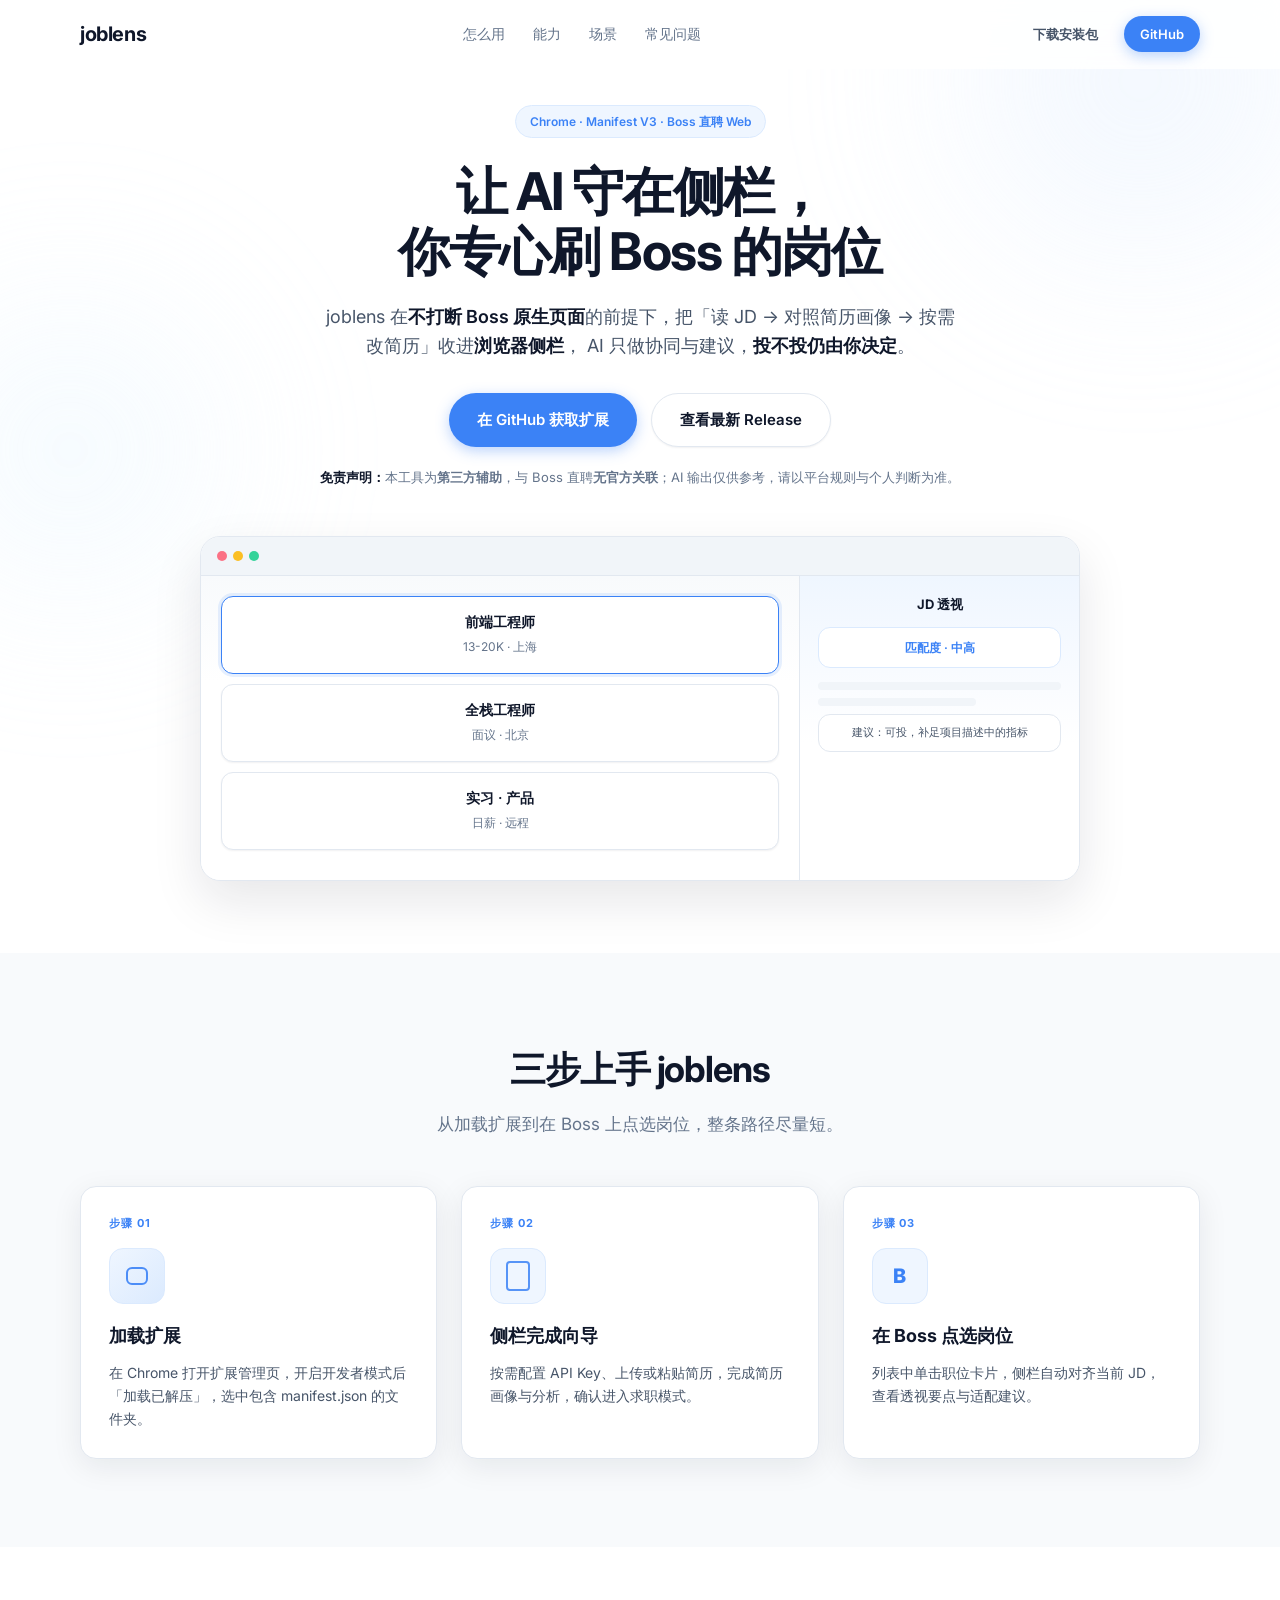
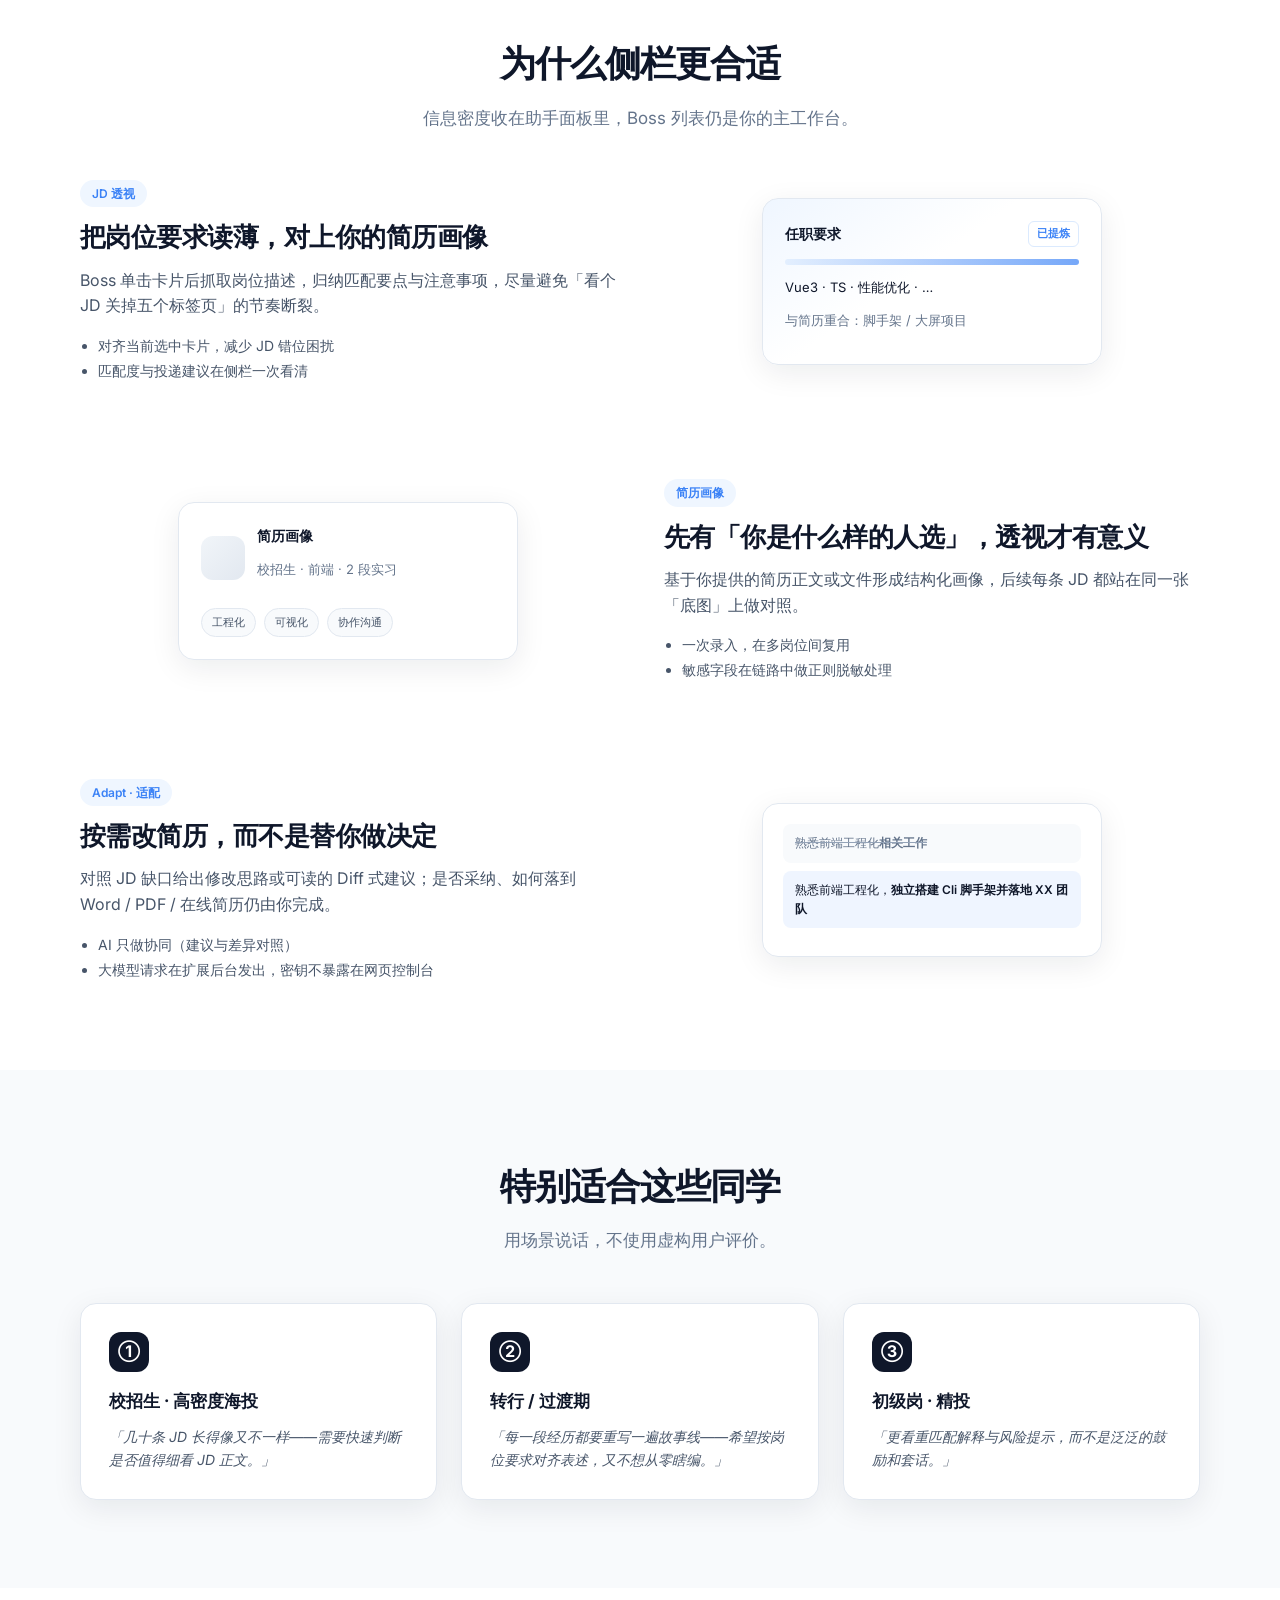
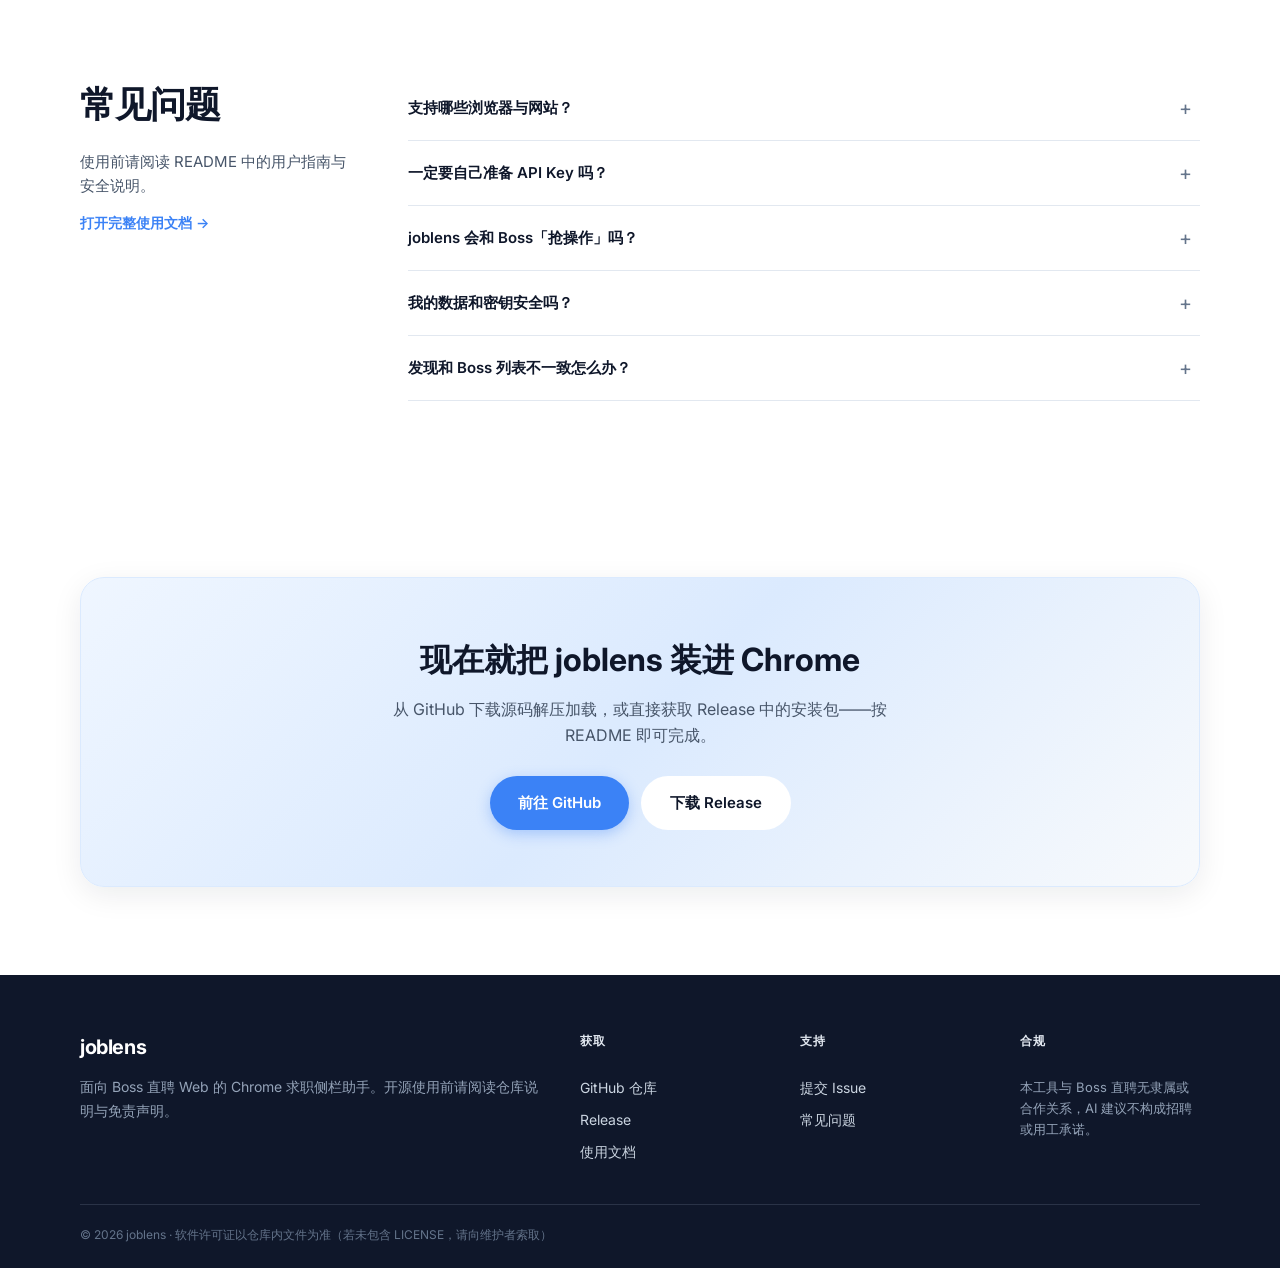
==== demos/joblens/index.html @ 072b1ed1 "同域名 demos：美团/joblens 静态包、国内部署指南与 iframe 兜底 Co-authored-by: Cursor <cursoragent@cursor.com>" ====
<!DOCTYPE html>
<html lang="zh-CN">
<head>
  <meta charset="UTF-8" />
  <meta name="viewport" content="width=device-width, initial-scale=1" />
  <title>joblens — Boss 直聘上的 AI 求职侧栏助手</title>
  <meta name="description" content="joblens 是面向 Boss 直聘网页端的 Chrome 扩展，在浏览器侧栏提供 JD 透视、简历画像与简历适配建议，助你连续完成求职决策。" />
  <!-- 若非此仓库地址，请全局替换 BASE_REPO -->
  <!-- BASE_REPO=https://github.com/CC3441190-ux/joblens -->
  <link rel="preconnect" href="https://fonts.googleapis.com" />
  <link rel="preconnect" href="https://fonts.gstatic.com" crossorigin />
  <link href="https://fonts.googleapis.com/css2?family=Inter:wght@400;500;600;700&display=swap" rel="stylesheet" />
  <link rel="stylesheet" href="styles.css" />
</head>
<body>
  <div class="hero-blob hero-blob--1" aria-hidden="true"></div>
  <div class="hero-blob hero-blob--2" aria-hidden="true"></div>

  <header class="site-header">
    <div class="container header-inner">
      <a class="logo" href="#top">joblens</a>
      <nav class="nav" aria-label="主导航">
        <a href="#how">怎么用</a>
        <a href="#features">能力</a>
        <a href="#scenes">场景</a>
        <a href="#faq">常见问题</a>
      </nav>
      <div class="header-cta">
        <!-- 直连附件：…/releases/latest/download/<文件名>；Gitee 同理 …/releases/download/<tag>/<文件名> -->
        <a class="btn btn-ghost btn-sm" href="https://github.com/CC3441190-ux/joblens/releases/latest/download/JobLens-zero-config.zip" rel="noopener noreferrer">下载安装包</a>
        <a class="btn btn-primary btn-sm" href="https://github.com/CC3441190-ux/joblens" target="_blank" rel="noopener noreferrer">GitHub</a>
      </div>
    </div>
  </header>

  <main id="top">
    <section class="section hero">
      <div class="container hero-inner">
        <div class="hero-badge">Chrome · Manifest V3 · Boss 直聘 Web</div>
        <h1 class="hero-title">让 AI 守在侧栏，<br />你专心刷 Boss 的岗位</h1>
        <p class="hero-lead">
          joblens 在<strong>不打断 Boss 原生页面</strong>的前提下，把「读 JD → 对照简历画像 → 按需改简历」收进<strong>浏览器侧栏</strong>，
          AI 只做协同与建议，<strong>投不投仍由你决定</strong>。
        </p>
        <div class="hero-actions">
          <a class="btn btn-primary btn-lg" href="https://github.com/CC3441190-ux/joblens" target="_blank" rel="noopener noreferrer">在 GitHub 获取扩展</a>
          <a class="btn btn-secondary btn-lg" href="https://github.com/CC3441190-ux/joblens/releases/latest" target="_blank" rel="noopener noreferrer">查看最新 Release</a>
        </div>
        <p class="hero-note">
          <span class="hero-note-strong">免责声明：</span>本工具为<strong>第三方辅助</strong>，与 Boss 直聘<strong>无官方关联</strong>；AI 输出仅供参考，请以平台规则与个人判断为准。
        </p>
        <div class="hero-visual" aria-hidden="true">
          <div class="mock-browser">
            <div class="mock-browser-bar"><span></span><span></span><span></span></div>
            <div class="mock-browser-body">
              <div class="mock-joblist">
                <div class="mock-jobcard is-active"><span class="mj-title">前端工程师</span><span class="mj-meta">13-20K · 上海</span></div>
                <div class="mock-jobcard"><span class="mj-title">全栈工程师</span><span class="mj-meta">面议 · 北京</span></div>
                <div class="mock-jobcard"><span class="mj-title">实习 · 产品</span><span class="mj-meta">日薪 · 远程</span></div>
              </div>
              <div class="mock-sidepanel">
                <div class="mock-sp-head">JD 透视</div>
                <div class="mock-sp-stat mock-sp-high">匹配度 · 中高</div>
                <div class="mock-sp-line mock-skel"></div>
                <div class="mock-sp-line mock-skel mock-skel-short"></div>
                <div class="mock-sp-pill">建议：可投，补足项目描述中的指标</div>
              </div>
            </div>
          </div>
        </div>
      </div>
    </section>

    <section class="section section-alt" id="how">
      <div class="container">
        <h2 class="section-title">三步上手 joblens</h2>
        <p class="section-sub">从加载扩展到在 Boss 上点选岗位，整条路径尽量短。</p>
        <div class="grid-3 cards-how">
          <article class="card card-lift card-how">
            <div class="step-label">步骤 01</div>
            <div class="card-how-icon card-how-icon--install" aria-hidden="true"></div>
            <h3>加载扩展</h3>
            <p>在 Chrome 打开扩展管理页，开启开发者模式后「加载已解压」，选中包含 manifest.json 的文件夹。</p>
          </article>
          <article class="card card-lift card-how">
            <div class="step-label">步骤 02</div>
            <div class="card-how-icon card-how-icon--wizard" aria-hidden="true"></div>
            <h3>侧栏完成向导</h3>
            <p>按需配置 API Key、上传或粘贴简历，完成简历画像与分析，确认进入求职模式。</p>
          </article>
          <article class="card card-lift card-how">
            <div class="step-label">步骤 03</div>
            <div class="card-how-icon card-how-icon--boss" aria-hidden="true"></div>
            <h3>在 Boss 点选岗位</h3>
            <p>列表中单击职位卡片，侧栏自动对齐当前 JD，查看透视要点与适配建议。</p>
          </article>
        </div>
      </div>
    </section>

    <section class="section" id="features">
      <div class="container">
        <h2 class="section-title">为什么侧栏更合适</h2>
        <p class="section-sub">信息密度收在助手面板里，Boss 列表仍是你的主工作台。</p>

        <div class="feature-row">
          <div class="feature-copy">
            <span class="tag-pill">JD 透视</span>
            <h3 class="feature-h">把岗位要求读薄，对上你的简历画像</h3>
            <p class="feature-p">Boss 单击卡片后抓取岗位描述，归纳匹配要点与注意事项，尽量避免「看个 JD 关掉五个标签页」的节奏断裂。</p>
            <ul class="feature-ul">
              <li>对齐当前选中卡片，减少 JD 错位困扰</li>
              <li>匹配度与投递建议在侧栏一次看清</li>
            </ul>
          </div>
          <div class="feature-visual">
            <div class="mini-panel mini-panel--blue">
              <div class="mini-row"><strong>任职要求</strong><span class="mini-tag">已提炼</span></div>
              <div class="mini-bar"></div>
              <div class="mini-row small">Vue3 · TS · 性能优化 · …</div>
              <div class="mini-row small muted">与简历重合：脚手架 / 大屏项目</div>
            </div>
          </div>
        </div>

        <div class="feature-row feature-row--reverse">
          <div class="feature-copy">
            <span class="tag-pill">简历画像</span>
            <h3 class="feature-h">先有「你是什么样的人选」，透视才有意义</h3>
            <p class="feature-p">基于你提供的简历正文或文件形成结构化画像，后续每条 JD 都站在同一张「底图」上做对照。</p>
            <ul class="feature-ul">
              <li>一次录入，在多岗位间复用</li>
              <li>敏感字段在链路中做正则脱敏处理</li>
            </ul>
          </div>
          <div class="feature-visual">
            <div class="mini-panel">
              <div class="mini-avatar-row">
                <div class="mini-avatar"></div>
                <div>
                  <div class="mini-row"><strong>简历画像</strong></div>
                  <div class="mini-row small muted">校招生 · 前端 · 2 段实习</div>
                </div>
              </div>
              <div class="mini-chip-row">
                <span class="mini-chip">工程化</span>
                <span class="mini-chip">可视化</span>
                <span class="mini-chip">协作沟通</span>
              </div>
            </div>
          </div>
        </div>

        <div class="feature-row">
          <div class="feature-copy">
            <span class="tag-pill">Adapt · 适配</span>
            <h3 class="feature-h">按需改简历，而不是替你做决定</h3>
            <p class="feature-p">对照 JD 缺口给出修改思路或可读的 Diff 式建议；是否采纳、如何落到 Word / PDF / 在线简历仍由你完成。</p>
            <ul class="feature-ul">
              <li>AI 只做协同（建议与差异对照）</li>
              <li>大模型请求在扩展后台发出，密钥不暴露在网页控制台</li>
            </ul>
          </div>
          <div class="feature-visual">
            <div class="mini-diff">
              <div class="diff-line diff-del">熟悉前端工程化<strong>相关工作</strong></div>
              <div class="diff-line diff-add">熟悉前端工程化，<strong>独立搭建 Cli 脚手架并落地 XX 团队</strong></div>
            </div>
          </div>
        </div>
      </div>
    </section>

    <section class="section section-alt" id="scenes">
      <div class="container">
        <h2 class="section-title">特别适合这些同学</h2>
        <p class="section-sub">用场景说话，不使用虚构用户评价。</p>
        <div class="grid-3">
          <article class="card card-lift scene-card">
            <div class="scene-avatar" aria-hidden="true">①</div>
            <h3>校招生 · 高密度海投</h3>
            <p class="scene-quote">「几十条 JD 长得像又不一样——需要快速判断是否值得细看 JD 正文。」</p>
          </article>
          <article class="card card-lift scene-card">
            <div class="scene-avatar" aria-hidden="true">②</div>
            <h3>转行 / 过渡期</h3>
            <p class="scene-quote">「每一段经历都要重写一遍故事线——希望按岗位要求对齐表述，又不想从零瞎编。」</p>
          </article>
          <article class="card card-lift scene-card">
            <div class="scene-avatar" aria-hidden="true">③</div>
            <h3>初级岗 · 精投</h3>
            <p class="scene-quote">「更看重匹配解释与风险提示，而不是泛泛的鼓励和套话。」</p>
          </article>
        </div>
      </div>
    </section>

    <section class="section faq-section" id="faq">
      <div class="container faq-layout">
        <div class="faq-intro">
          <h2 class="section-title section-title-left">常见问题</h2>
          <p class="faq-intro-p">使用前请阅读 README 中的用户指南与安全说明。</p>
          <a class="link-more" href="https://github.com/CC3441190-ux/joblens/blob/main/README.md" target="_blank" rel="noopener noreferrer">打开完整使用文档 →</a>
        </div>
        <div class="faq-list">
          <div class="faq-item">
            <button type="button" class="faq-q">支持哪些浏览器与网站？</button>
            <div class="faq-a">
              <p>推荐使用最新稳定版 Chrome。当前产品聚焦 <strong>Boss 直聘 Web 端</strong>（岗位列表单击卡片）；其他站点未做适配承诺。</p>
            </div>
          </div>
          <div class="faq-item">
            <button type="button" class="faq-q">一定要自己准备 API Key 吗？</button>
            <div class="faq-a">
              <p>若你拿到的分发包内含维护方配置的<strong>内置体验 Key</strong>，可开箱即用；需要更高配额或自用账号时，可在侧栏<strong>更多 → API</strong>填入自有 DeepSeek Key 并保存。</p>
            </div>
          </div>
          <div class="faq-item">
            <button type="button" class="faq-q">joblens 会和 Boss「抢操作」吗？</button>
            <div class="faq-a">
              <p>不会。我们以<strong>浏览器侧栏</strong>承载扩展信息，不覆盖 Boss 原生界面；投递、聊天等操作仍在 Boss 内完成。</p>
            </div>
          </div>
          <div class="faq-item">
            <button type="button" class="faq-q">我的数据和密钥安全吗？</button>
            <div class="faq-a">
              <p>LLM 请求由扩展<strong>后台（Service Worker）</strong>发起；侧栏不向网页脚本暴露你的 Key。正文链路中对手机号、邮箱、身份证等会做<strong>正则脱敏</strong>。请勿在侧栏粘贴银行卡密码等与求职无关的高度敏感信息。</p>
            </div>
          </div>
          <div class="faq-item">
            <button type="button" class="faq-q">发现和 Boss 列表不一致怎么办？</button>
            <div class="faq-a">
              <p>筛选、排序或站内路由变化后若疑似错位，请<strong>重新单击</strong>目标职位卡片，并可在 Boss 页执行一次刷新，确保内容脚本就绪。</p>
            </div>
          </div>
        </div>
      </div>
    </section>

    <section class="section section-cta">
      <div class="container">
        <div class="cta-panel">
          <h2 class="cta-title">现在就把 joblens 装进 Chrome</h2>
          <p class="cta-lead">从 GitHub 下载源码解压加载，或直接获取 Release 中的安装包——按 README 即可完成。</p>
          <div class="cta-buttons">
            <a class="btn btn-primary btn-lg" href="https://github.com/CC3441190-ux/joblens" target="_blank" rel="noopener noreferrer">前往 GitHub</a>
            <a class="btn btn-white btn-lg" href="https://github.com/CC3441190-ux/joblens/releases/latest" target="_blank" rel="noopener noreferrer">下载 Release</a>
          </div>
        </div>
      </div>
    </section>
  </main>

  <footer class="site-footer">
    <div class="container footer-grid">
      <div class="footer-brand">
        <div class="logo logo-light">joblens</div>
        <p class="footer-desc">面向 Boss 直聘 Web 的 Chrome 求职侧栏助手。开源使用前请阅读仓库说明与免责声明。</p>
      </div>
      <div class="footer-col">
        <div class="footer-heading">获取</div>
        <a href="https://github.com/CC3441190-ux/joblens">GitHub 仓库</a>
        <a href="https://github.com/CC3441190-ux/joblens/releases/latest">Release</a>
        <a href="https://github.com/CC3441190-ux/joblens/blob/main/README.md">使用文档</a>
      </div>
      <div class="footer-col">
        <div class="footer-heading">支持</div>
        <a href="https://github.com/CC3441190-ux/joblens/issues" target="_blank" rel="noopener noreferrer">提交 Issue</a>
        <a href="#faq">常见问题</a>
      </div>
      <div class="footer-col">
        <div class="footer-heading">合规</div>
        <p class="footer-legal">本工具与 Boss 直聘无隶属或合作关系，AI 建议不构成招聘或用工承诺。</p>
      </div>
    </div>
    <div class="footer-bottom container">
      <span>© <span id="y"></span> joblens · 软件许可证以仓库内文件为准（若未包含 LICENSE，请向维护者索取）</span>
    </div>
  </footer>

  <script src="script.js"></script>
  <script>
    document.getElementById("y").textContent = new Date().getFullYear();
  </script>
</body>
</html>
---- demos/joblens/styles.css ----
/* joblens marketing site — SaaS landing inspiration; not the extension panel tokens */

:root {
  --white: #ffffff;
  --muted: #f8fafc;
  --muted-2: #f1f5f9;
  --blue: #3b82f6;
  --blue-hover: #2563eb;
  --blue-soft: #dbeafe;
  --blue-ghost: #eff6ff;
  --ink: #0f172a;
  --text: #475569;
  --text-light: #64748b;
  --border: #e2e8f0;
  --radius: 16px;
  --radius-sm: 12px;
  --shadow-sm: 0 1px 2px rgba(15, 23, 42, 0.06);
  --shadow-md: 0 8px 30px rgba(15, 23, 42, 0.08);
  --shadow-lg: 0 20px 50px rgba(15, 23, 42, 0.1);
  --font: "Inter", -apple-system, BlinkMacSystemFont, "Segoe UI", Roboto, sans-serif;
  --container: 1120px;
}

*,
*::before,
*::after {
  box-sizing: border-box;
}

html {
  scroll-behavior: smooth;
}

body {
  margin: 0;
  font-family: var(--font);
  font-size: 16px;
  line-height: 1.6;
  color: var(--text);
  background: var(--white);
  overflow-x: hidden;
}

a {
  color: var(--blue);
  text-decoration: none;
}
a:hover {
  text-decoration: underline;
}

.hero-blob {
  position: fixed;
  z-index: -1;
  border-radius: 50%;
  filter: blur(80px);
  opacity: 0.45;
  pointer-events: none;
}
.hero-blob--1 {
  width: 520px;
  height: 520px;
  top: -180px;
  right: -120px;
  background: radial-gradient(circle, var(--blue-soft) 0%, transparent 70%);
}
.hero-blob--2 {
  width: 420px;
  height: 420px;
  top: 240px;
  left: -140px;
  background: radial-gradient(circle, #e0f2fe 0%, transparent 70%);
}

.container {
  width: min(var(--container), 100% - 40px);
  margin-inline: auto;
}

/* Header */
.site-header {
  position: sticky;
  top: 0;
  z-index: 50;
  background: rgba(255, 255, 255, 0.85);
  backdrop-filter: blur(12px);
  border-bottom: 1px solid transparent;
  transition: border-color 150ms ease, box-shadow 150ms ease;
}
.site-header.is-scrolled {
  border-color: var(--border);
  box-shadow: var(--shadow-sm);
}

.header-inner {
  display: flex;
  align-items: center;
  justify-content: space-between;
  gap: 20px;
  min-height: 68px;
}

.logo {
  font-weight: 700;
  font-size: 20px;
  color: var(--ink);
  letter-spacing: -0.02em;
  text-decoration: none;
}
.logo:hover {
  color: var(--blue);
  text-decoration: none;
}

.nav {
  display: flex;
  align-items: center;
  gap: 28px;
}
.nav a {
  font-size: 14px;
  font-weight: 500;
  color: var(--text-light);
  text-decoration: none;
}
.nav a:hover {
  color: var(--ink);
  text-decoration: none;
}

.header-cta {
  display: flex;
  align-items: center;
  gap: 10px;
  flex-shrink: 0;
}

/* Buttons */
.btn {
  display: inline-flex;
  align-items: center;
  justify-content: center;
  font-family: inherit;
  font-weight: 600;
  border-radius: 999px;
  border: none;
  cursor: pointer;
  transition: transform 150ms ease, filter 150ms ease, box-shadow 150ms ease, background 150ms ease;
  text-decoration: none;
}
.btn:hover {
  text-decoration: none;
  transform: translateY(-1px);
}
.btn:active {
  transform: translateY(0);
}

.btn-sm {
  font-size: 13px;
  padding: 8px 16px;
}
.btn-lg {
  font-size: 15px;
  padding: 14px 28px;
}

.btn-primary {
  background: var(--blue);
  color: #fff;
  box-shadow: 0 4px 14px rgba(59, 130, 246, 0.35);
}
.btn-primary:hover {
  background: var(--blue-hover);
  filter: brightness(1.02);
}

.btn-secondary {
  background: var(--white);
  color: var(--ink);
  border: 1px solid var(--border);
  box-shadow: var(--shadow-sm);
}
.btn-secondary:hover {
  border-color: var(--blue-soft);
  color: var(--blue);
}

.btn-ghost {
  background: transparent;
  color: var(--text);
}
.btn-ghost:hover {
  color: var(--blue);
}

.btn-white {
  background: var(--white);
  color: var(--ink);
  border: 1px solid transparent;
}
.btn-white:hover {
  box-shadow: var(--shadow-md);
}

/* Sections */
.section {
  padding: 88px 0;
}

.section-alt {
  background: var(--muted);
}

.section-title {
  text-align: center;
  font-size: clamp(26px, 4vw, 36px);
  font-weight: 700;
  color: var(--ink);
  letter-spacing: -0.03em;
  margin: 0 0 12px;
}

.section-title-left {
  text-align: left;
}

.section-sub {
  text-align: center;
  max-width: 560px;
  margin: 0 auto 48px;
  font-size: 17px;
  color: var(--text-light);
}

/* Hero */
.hero {
  padding-top: 36px;
  padding-bottom: 72px;
}

.hero-inner {
  text-align: center;
}

.hero-badge {
  display: inline-block;
  font-size: 12px;
  font-weight: 600;
  color: var(--blue);
  background: var(--blue-ghost);
  border: 1px solid var(--blue-soft);
  padding: 6px 14px;
  border-radius: 999px;
  margin-bottom: 24px;
}

.hero-title {
  font-size: clamp(32px, 5.5vw, 52px);
  font-weight: 700;
  color: var(--ink);
  line-height: 1.15;
  letter-spacing: -0.03em;
  margin: 0 0 20px;
}

.hero-lead {
  max-width: 640px;
  margin: 0 auto 32px;
  font-size: 18px;
  color: var(--text);
  line-height: 1.65;
}
.hero-lead strong {
  color: var(--ink);
  font-weight: 600;
}

.hero-actions {
  display: flex;
  flex-wrap: wrap;
  gap: 14px;
  justify-content: center;
  margin-bottom: 20px;
}

.hero-note {
  max-width: 720px;
  margin: 0 auto 48px;
  font-size: 13px;
  color: var(--text-light);
  line-height: 1.6;
}
.hero-note-strong {
  color: var(--ink);
  font-weight: 600;
}

/* Hero mock */
.hero-visual {
  margin-top: 8px;
}

.mock-browser {
  max-width: 880px;
  margin: 0 auto;
  background: var(--white);
  border-radius: 20px;
  box-shadow: var(--shadow-lg);
  border: 1px solid var(--border);
  overflow: hidden;
}

.mock-browser-bar {
  display: flex;
  align-items: center;
  gap: 6px;
  padding: 14px 16px;
  background: var(--muted-2);
  border-bottom: 1px solid var(--border);
}
.mock-browser-bar span {
  width: 10px;
  height: 10px;
  border-radius: 50%;
  background: #cbd5e1;
}
.mock-browser-bar span:nth-child(1) {
  background: #fb7185;
}
.mock-browser-bar span:nth-child(2) {
  background: #fbbf24;
}
.mock-browser-bar span:nth-child(3) {
  background: #34d399;
}

.mock-browser-body {
  display: grid;
  grid-template-columns: 1fr 280px;
  gap: 0;
  min-height: 260px;
}

@media (max-width: 720px) {
  .mock-browser-body {
    grid-template-columns: 1fr;
  }
}

.mock-joblist {
  padding: 20px;
  background: linear-gradient(180deg, var(--muted) 0%, var(--white) 35%);
}

.mock-jobcard {
  padding: 14px 16px;
  border-radius: var(--radius-sm);
  border: 1px solid var(--border);
  background: var(--white);
  margin-bottom: 10px;
  box-shadow: var(--shadow-sm);
}
.mock-jobcard.is-active {
  border-color: var(--blue);
  box-shadow: 0 0 0 3px rgba(59, 130, 246, 0.12);
}

.mj-title {
  display: block;
  font-weight: 600;
  color: var(--ink);
  font-size: 14px;
}

.mj-meta {
  font-size: 12px;
  color: var(--text-light);
}

.mock-sidepanel {
  padding: 18px;
  border-left: 1px solid var(--border);
  background: linear-gradient(180deg, var(--blue-ghost) 0%, var(--white) 55%);
}

@media (max-width: 720px) {
  .mock-sidepanel {
    border-left: none;
    border-top: 1px solid var(--border);
  }
}

.mock-sp-head {
  font-weight: 700;
  font-size: 13px;
  color: var(--ink);
  margin-bottom: 12px;
}

.mock-sp-stat {
  font-size: 12px;
  font-weight: 600;
  color: var(--blue);
  background: var(--white);
  border: 1px solid var(--blue-soft);
  border-radius: var(--radius-sm);
  padding: 10px;
  margin-bottom: 14px;
}

.mock-sp-line {
  height: 8px;
  background: var(--muted-2);
  border-radius: 4px;
  margin-bottom: 8px;
}
.mock-sp-line.mock-skel-short {
  width: 65%;
}
.mock-sp-pill {
  font-size: 11px;
  color: var(--text);
  background: var(--white);
  border: 1px solid var(--border);
  padding: 10px 12px;
  border-radius: var(--radius-sm);
  line-height: 1.45;
}

/* How cards */
.grid-3 {
  display: grid;
  grid-template-columns: repeat(3, 1fr);
  gap: 24px;
}

@media (max-width: 920px) {
  .grid-3 {
    grid-template-columns: 1fr;
  }
}

.card {
  background: var(--white);
  border-radius: var(--radius);
  border: 1px solid var(--border);
}

.card-lift {
  box-shadow: var(--shadow-md);
  padding: 28px;
  transition: box-shadow 200ms ease, transform 200ms ease;
}
.card-lift:hover {
  box-shadow: var(--shadow-lg);
  transform: translateY(-3px);
}

.step-label {
  font-size: 11px;
  font-weight: 700;
  letter-spacing: 0.08em;
  text-transform: uppercase;
  color: var(--blue);
  margin-bottom: 16px;
}

.card-how h3 {
  margin: 0 0 10px;
  font-size: 18px;
  color: var(--ink);
}

.card-how p {
  margin: 0;
  font-size: 14px;
  color: var(--text);
  line-height: 1.65;
}

.card-how-icon {
  width: 56px;
  height: 56px;
  border-radius: 14px;
  margin-bottom: 18px;
  background: var(--blue-ghost);
  border: 1px solid var(--blue-soft);
}

.card-how-icon--install {
  background: linear-gradient(135deg, var(--blue-ghost), var(--blue-soft));
}
.card-how-icon--install::before {
  content: "";
  display: block;
  width: 22px;
  height: 18px;
  margin: 18px auto 0;
  border: 2px solid var(--blue);
  border-radius: 6px;
  opacity: 0.9;
  box-sizing: border-box;
}

.card-how-icon--wizard::before {
  content: "";
  display: block;
  width: 24px;
  height: 30px;
  margin: 12px auto;
  border-radius: 4px;
  border: 2px solid var(--blue);
  opacity: 0.85;
}

.card-how-icon--boss::before {
  content: "B";
  display: flex;
  align-items: center;
  justify-content: center;
  height: 100%;
  font-weight: 800;
  font-size: 20px;
  color: var(--blue);
}

/* Features */
.feature-row {
  display: grid;
  grid-template-columns: 1fr 1fr;
  gap: 48px;
  align-items: center;
  margin-bottom: 96px;
}
.feature-row:last-child {
  margin-bottom: 0;
}

.feature-row--reverse .feature-copy {
  order: 2;
}
.feature-row--reverse .feature-visual {
  order: 1;
}

@media (max-width: 900px) {
  .feature-row,
  .feature-row--reverse .feature-copy,
  .feature-row--reverse .feature-visual {
    grid-template-columns: 1fr;
    order: unset;
  }
  .feature-row {
    margin-bottom: 64px;
  }
}

.tag-pill {
  display: inline-block;
  font-size: 12px;
  font-weight: 600;
  color: var(--blue);
  background: var(--blue-ghost);
  padding: 4px 12px;
  border-radius: 999px;
  margin-bottom: 14px;
}

.feature-h {
  margin: 0 0 14px;
  font-size: 26px;
  font-weight: 700;
  color: var(--ink);
  letter-spacing: -0.02em;
  line-height: 1.25;
}

.feature-p {
  margin: 0 0 14px;
  font-size: 16px;
  color: var(--text);
}

.feature-ul {
  margin: 0;
  padding-left: 18px;
  color: var(--text);
  font-size: 14px;
  line-height: 1.8;
}

.feature-visual {
  display: flex;
  justify-content: center;
}

.mini-panel {
  width: 100%;
  max-width: 340px;
  background: var(--white);
  border-radius: var(--radius);
  border: 1px solid var(--border);
  padding: 22px;
  box-shadow: var(--shadow-md);
}

.mini-panel--blue {
  background: linear-gradient(145deg, var(--blue-ghost) 0%, var(--white) 45%);
}

.mini-row {
  display: flex;
  align-items: center;
  justify-content: space-between;
  gap: 12px;
  margin-bottom: 12px;
  font-size: 14px;
  color: var(--ink);
}
.mini-row.small {
  font-size: 13px;
  justify-content: flex-start;
}
.mini-row.muted {
  color: var(--text-light);
}

.mini-tag {
  font-size: 11px;
  font-weight: 600;
  color: var(--blue);
  background: var(--white);
  padding: 3px 8px;
  border-radius: 6px;
  border: 1px solid var(--blue-soft);
}

.mini-bar {
  height: 6px;
  background: linear-gradient(90deg, var(--blue-soft), var(--blue));
  border-radius: 4px;
  opacity: 0.7;
  margin-bottom: 12px;
}

.mini-avatar-row {
  display: flex;
  gap: 12px;
  align-items: center;
  margin-bottom: 16px;
}

.mini-avatar {
  width: 44px;
  height: 44px;
  border-radius: 12px;
  background: linear-gradient(135deg, var(--muted-2), var(--border));
}

.mini-chip-row {
  display: flex;
  flex-wrap: wrap;
  gap: 8px;
}

.mini-chip {
  font-size: 11px;
  padding: 5px 10px;
  border-radius: 999px;
  background: var(--muted);
  color: var(--text);
  border: 1px solid var(--border);
}

.mini-diff {
  width: 100%;
  max-width: 340px;
  padding: 20px;
  background: var(--white);
  border-radius: var(--radius);
  border: 1px solid var(--border);
  box-shadow: var(--shadow-md);
}

.diff-line {
  font-size: 12px;
  line-height: 1.55;
  padding: 10px 12px;
  border-radius: 8px;
  margin-bottom: 8px;
}
.diff-del {
  background: var(--muted);
  color: var(--text-light);
  text-decoration: line-through;
  text-decoration-color: #94a3b8;
}
.diff-add {
  background: rgba(59, 130, 246, 0.08);
  color: var(--ink);
}
.diff-add strong,
.diff-del strong {
  font-weight: 600;
}

/* Scene cards */
.scene-card h3 {
  margin: 0 0 10px;
  font-size: 17px;
  color: var(--ink);
}

.scene-avatar {
  width: 40px;
  height: 40px;
  border-radius: 12px;
  background: var(--ink);
  color: var(--white);
  font-weight: 700;
  font-size: 16px;
  display: flex;
  align-items: center;
  justify-content: center;
  margin-bottom: 16px;
}

.scene-quote {
  margin: 0;
  font-size: 14px;
  color: var(--text);
  line-height: 1.65;
  font-style: italic;
}

/* FAQ */
.faq-layout {
  display: grid;
  grid-template-columns: 280px 1fr;
  gap: 48px;
  align-items: start;
}

@media (max-width: 800px) {
  .faq-layout {
    grid-template-columns: 1fr;
  }
}

.faq-intro-p {
  font-size: 15px;
  color: var(--text);
  margin: 16px 0 12px;
}

.link-more {
  font-weight: 600;
  font-size: 14px;
  color: var(--blue);
}

.faq-item {
  border-bottom: 1px solid var(--border);
}

.faq-q {
  width: 100%;
  display: flex;
  align-items: center;
  justify-content: space-between;
  gap: 16px;
  text-align: left;
  font-family: inherit;
  font-size: 15px;
  font-weight: 600;
  color: var(--ink);
  padding: 20px 0;
  padding-right: 8px;
  background: none;
  border: none;
  cursor: pointer;
}

.faq-q::after {
  content: "+";
  flex-shrink: 0;
  font-size: 20px;
  font-weight: 400;
  color: var(--text-light);
  transition: transform 200ms ease;
}

.faq-item.is-open .faq-q::after {
  transform: rotate(45deg);
}

.faq-a {
  padding: 0 0 18px;
  font-size: 14px;
  color: var(--text);
  line-height: 1.65;
}
.faq-a p {
  margin: 0;
}

button.faq-q:focus-visible {
  outline: 2px solid var(--blue);
  outline-offset: 4px;
  border-radius: 4px;
}

/* Bottom CTA */
.section-cta {
  padding-bottom: 88px;
}

.cta-panel {
  text-align: center;
  padding: clamp(36px, 6vw, 56px);
  border-radius: 24px;
  background: linear-gradient(135deg, #eff6ff 0%, var(--blue-soft) 50%, var(--muted) 100%);
  border: 1px solid var(--blue-soft);
  box-shadow: var(--shadow-md);
}

.cta-title {
  margin: 0 0 12px;
  font-size: clamp(24px, 3.5vw, 32px);
  font-weight: 700;
  color: var(--ink);
}

.cta-lead {
  margin: 0 auto 28px;
  max-width: 520px;
  font-size: 16px;
  color: var(--text);
}

.cta-buttons {
  display: flex;
  flex-wrap: wrap;
  gap: 12px;
  justify-content: center;
}

/* Footer */
.site-footer {
  background: var(--ink);
  color: #94a3b8;
  padding: 56px 0 24px;
  font-size: 14px;
}

.logo-light {
  color: #fff !important;
  margin-bottom: 12px;
  display: inline-block;
}
.logo-light:hover {
  color: var(--blue-soft) !important;
  text-decoration: none;
}

.footer-grid {
  display: grid;
  grid-template-columns: 1.2fr repeat(3, minmax(0, 180px));
  gap: 40px;
  padding-bottom: 40px;
  border-bottom: 1px solid rgba(148, 163, 184, 0.2);
}

@media (max-width: 800px) {
  .footer-grid {
    grid-template-columns: 1fr 1fr;
  }
}

@media (max-width: 520px) {
  .footer-grid {
    grid-template-columns: 1fr;
  }
}

.footer-desc {
  margin: 0;
  line-height: 1.65;
}

.footer-heading {
  color: #e2e8f0;
  font-weight: 600;
  font-size: 12px;
  letter-spacing: 0.06em;
  text-transform: uppercase;
  margin-bottom: 16px;
}

.footer-col {
  display: flex;
  flex-direction: column;
  gap: 10px;
}
.footer-col a {
  color: #cbd5e1;
  text-decoration: none;
}
.footer-col a:hover {
  color: #fff;
  text-decoration: underline;
}

.footer-legal {
  margin: 0;
  font-size: 13px;
  line-height: 1.65;
}

.footer-bottom {
  padding-top: 20px;
  font-size: 12px;
  color: #64748b;
}

/* Mobile tweaks */
@media (max-width: 720px) {
  .nav {
    display: none;
  }

  .header-inner {
    min-height: 60px;
  }

  .section {
    padding: 56px 0;
  }

  .hero-actions {
    flex-direction: column;
    align-items: stretch;
  }

  .btn-lg {
    width: 100%;
  }
}

@media (prefers-reduced-motion: reduce) {
  html {
    scroll-behavior: auto;
  }

  *,
  *::before,
  *::after {
    transition-duration: 0.001ms !important;
  }

  .btn:hover,
  .card-lift:hover {
    transform: none;
  }
}
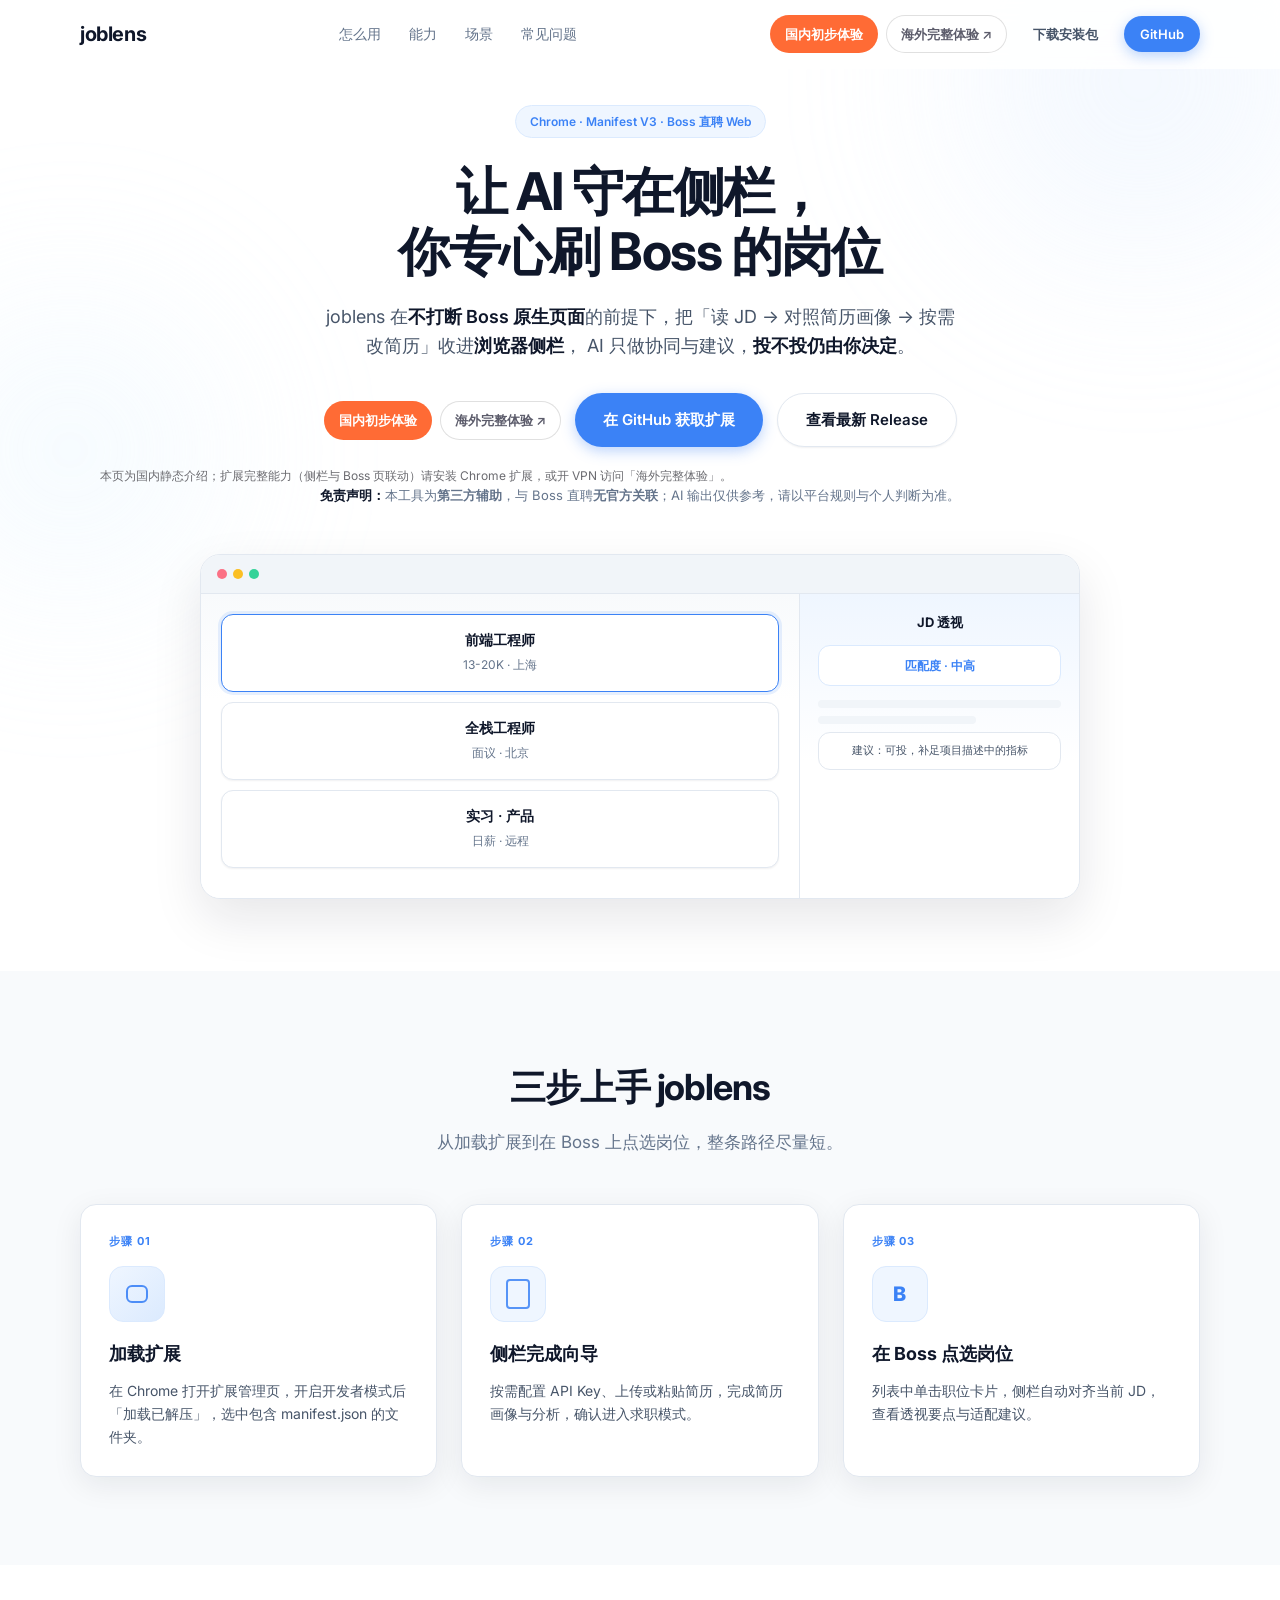
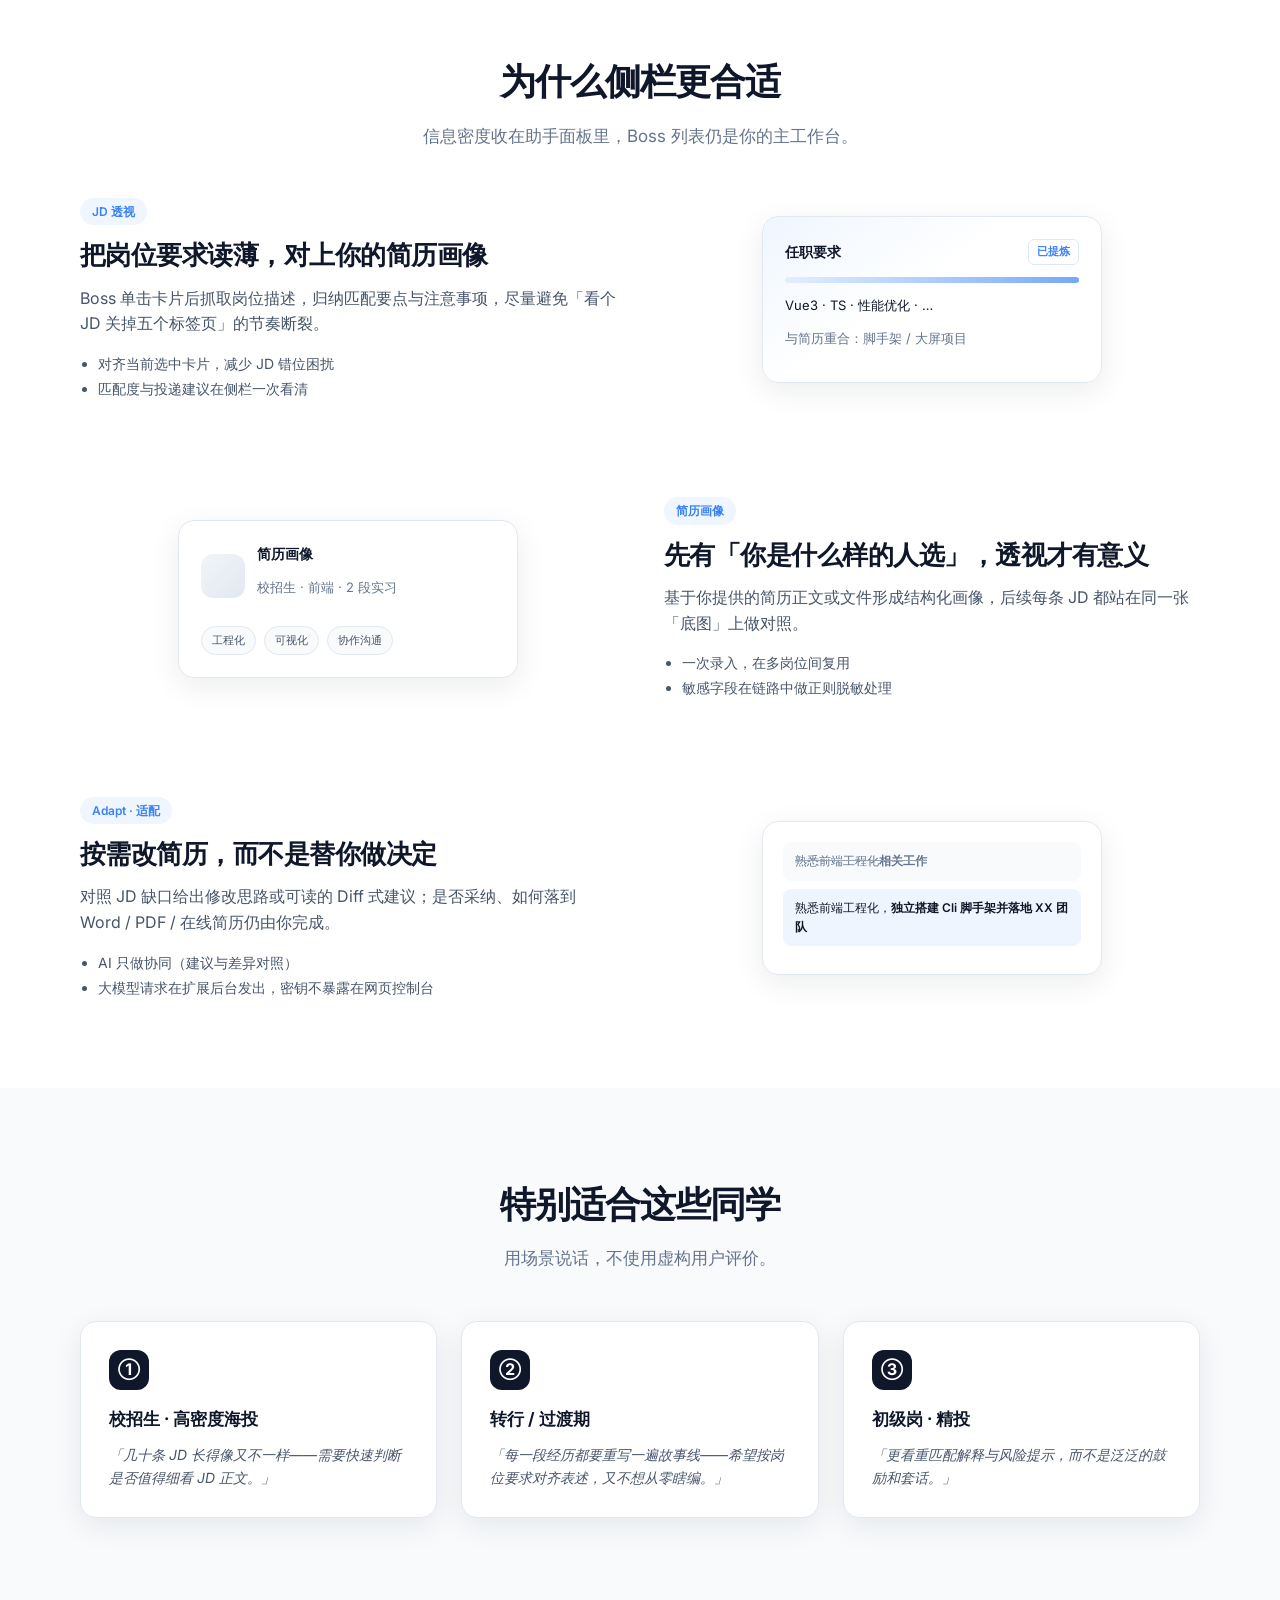
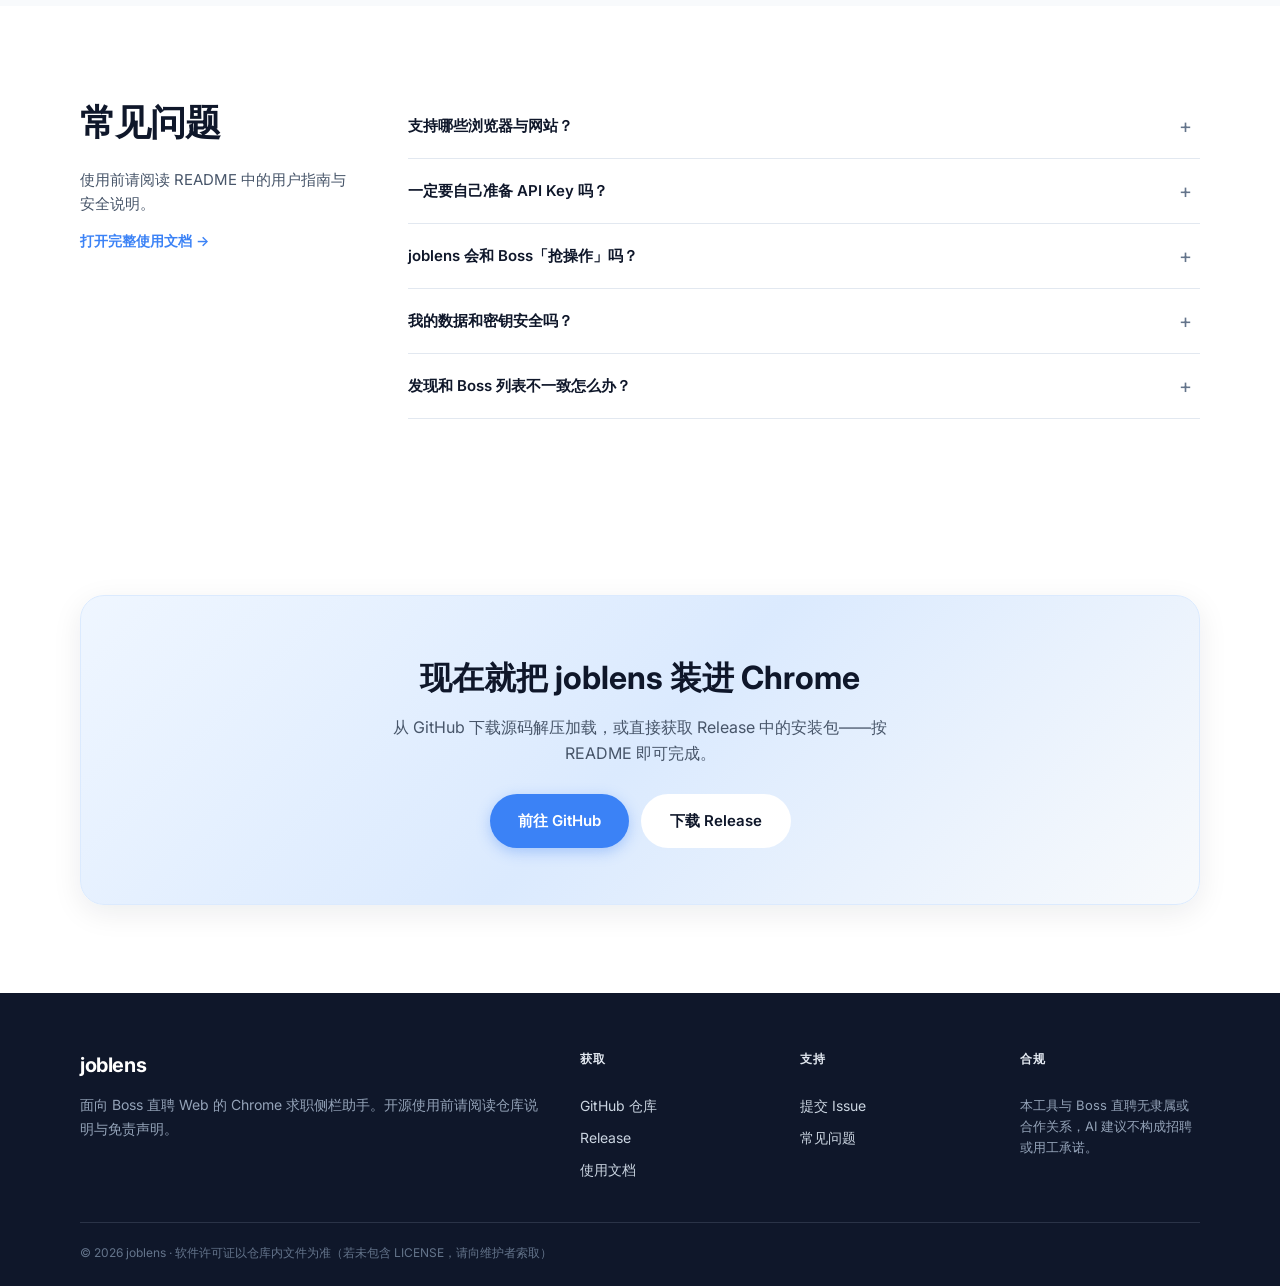
==== commit ba069376: "deploy: 三项目双按钮、国内图片打包与 Demo 构建脚本 - 作品集与各 Demo 页增加「国内初步体验 / 海外完整体验」 - 美团 Agent 修复 assets 目录冲突，打包节点/地图" ====
--- a/demos/joblens/index.html
+++ b/demos/joblens/index.html
@@ -11,6 +11,7 @@
   <link rel="preconnect" href="https://fonts.gstatic.com" crossorigin />
   <link href="https://fonts.googleapis.com/css2?family=Inter:wght@400;500;600;700&display=swap" rel="stylesheet" />
   <link rel="stylesheet" href="styles.css" />
+  <link rel="stylesheet" href="demo-dual.css" />
 </head>
 <body>
   <div class="hero-blob hero-blob--1" aria-hidden="true"></div>
@@ -26,7 +27,10 @@
         <a href="#faq">常见问题</a>
       </nav>
       <div class="header-cta">
-        <!-- 直连附件：…/releases/latest/download/<文件名>；Gitee 同理 …/releases/download/<tag>/<文件名> -->
+        <div class="demo-dual-actions">
+          <a class="demo-dual-btn demo-dual-btn--cn" href="/demos/joblens/">国内初步体验</a>
+          <a class="demo-dual-btn demo-dual-btn--intl" href="https://joblens-pi.vercel.app/" target="_blank" rel="noopener noreferrer">海外完整体验 ↗</a>
+        </div>
         <a class="btn btn-ghost btn-sm" href="https://github.com/CC3441190-ux/joblens/releases/latest/download/JobLens-zero-config.zip" rel="noopener noreferrer">下载安装包</a>
         <a class="btn btn-primary btn-sm" href="https://github.com/CC3441190-ux/joblens" target="_blank" rel="noopener noreferrer">GitHub</a>
       </div>
@@ -43,9 +47,16 @@
           AI 只做协同与建议，<strong>投不投仍由你决定</strong>。
         </p>
         <div class="hero-actions">
+          <div class="demo-dual-actions">
+            <a class="demo-dual-btn demo-dual-btn--cn" href="/demos/joblens/">国内初步体验</a>
+            <a class="demo-dual-btn demo-dual-btn--intl" href="https://joblens-pi.vercel.app/" target="_blank" rel="noopener noreferrer">海外完整体验 ↗</a>
+          </div>
           <a class="btn btn-primary btn-lg" href="https://github.com/CC3441190-ux/joblens" target="_blank" rel="noopener noreferrer">在 GitHub 获取扩展</a>
           <a class="btn btn-secondary btn-lg" href="https://github.com/CC3441190-ux/joblens/releases/latest" target="_blank" rel="noopener noreferrer">查看最新 Release</a>
         </div>
+        <p class="demo-access-hint" style="margin-top:12px">
+          本页为国内静态介绍；扩展完整能力（侧栏与 Boss 页联动）请安装 Chrome 扩展，或开 VPN 访问「海外完整体验」。
+        </p>
         <p class="hero-note">
           <span class="hero-note-strong">免责声明：</span>本工具为<strong>第三方辅助</strong>，与 Boss 直聘<strong>无官方关联</strong>；AI 输出仅供参考，请以平台规则与个人判断为准。
         </p>
--- a/demos/joblens/demo-dual.css
+++ b/demos/joblens/demo-dual.css
@@ -0,0 +1,53 @@
+/* 各 Demo 页：国内初步体验 / 海外完整体验 */
+.demo-dual-actions {
+  display: flex;
+  flex-wrap: wrap;
+  gap: 8px;
+  align-items: center;
+}
+
+.demo-dual-btn {
+  display: inline-flex;
+  align-items: center;
+  justify-content: center;
+  padding: 8px 14px;
+  border-radius: 999px;
+  font-size: 13px;
+  font-weight: 600;
+  text-decoration: none;
+  transition: background 0.2s ease, border-color 0.2s ease, transform 0.2s ease;
+}
+
+.demo-dual-btn--cn {
+  color: #fff;
+  background: #ff6b35;
+  border: 1px solid rgba(255, 107, 53, 0.5);
+}
+
+.demo-dual-btn--cn:hover {
+  background: #e8541a;
+  transform: translateY(-1px);
+}
+
+.demo-dual-btn--intl {
+  color: #5c5c6b;
+  background: #fff;
+  border: 1px solid rgba(0, 0, 0, 0.12);
+}
+
+.demo-dual-btn--intl:hover {
+  border-color: rgba(0, 0, 0, 0.22);
+  background: #f8f9fa;
+}
+
+.demo-access-hint {
+  margin: 0;
+  font-size: 12px;
+  line-height: 1.5;
+  color: #6b6b70;
+  max-width: 42rem;
+}
+
+.demo-access-hint strong {
+  color: #1c1c1e;
+}
